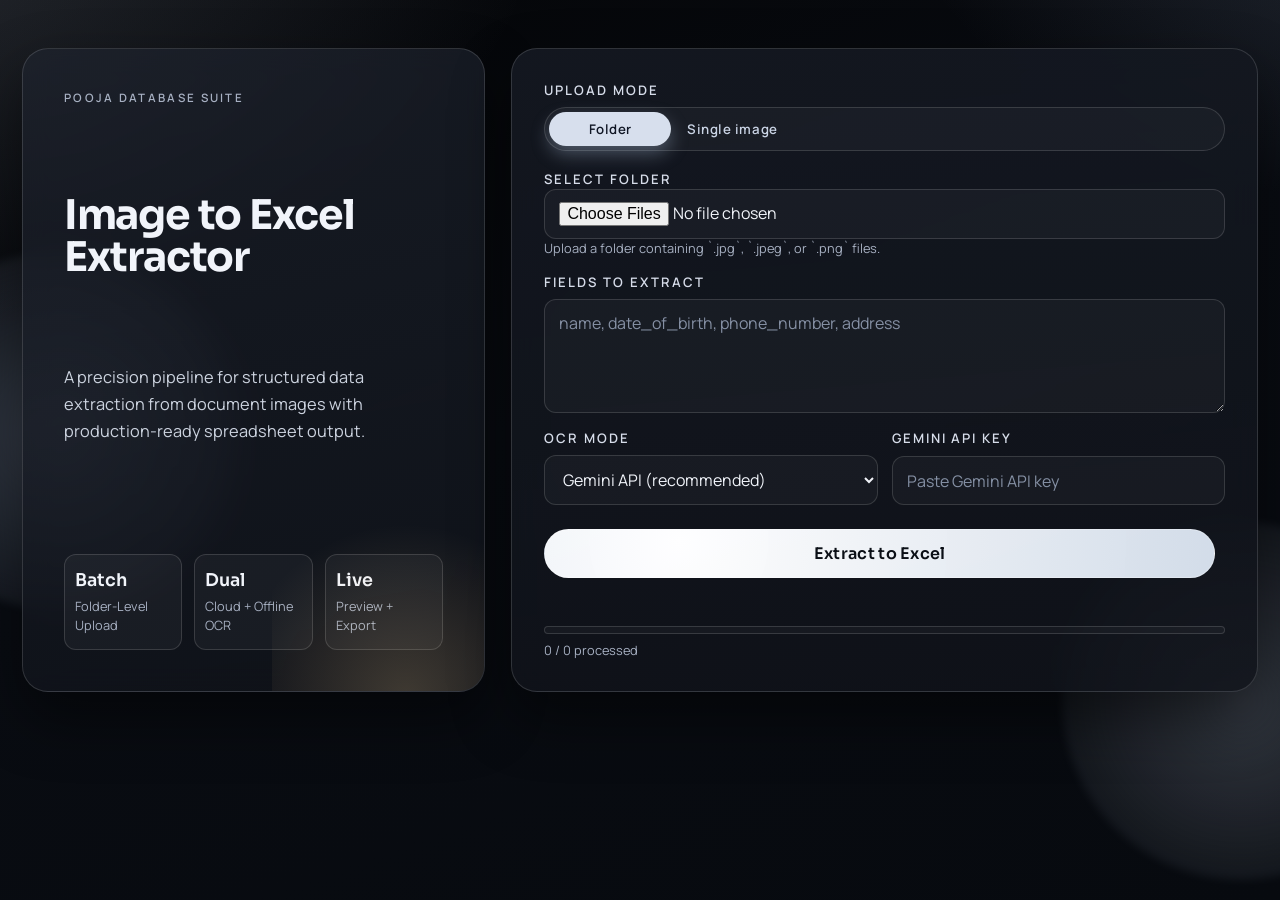
==== templates/index.html @ d7f32247 "VIbe coded visual inforamtion extraction" ====
﻿<!doctype html>
<html lang="en">
<head>
  <meta charset="UTF-8" />
  <meta name="viewport" content="width=device-width, initial-scale=1.0" />
  <title>Pooja Database | Precision Extraction</title>
  <link rel="preconnect" href="https://fonts.googleapis.com" />
  <link rel="preconnect" href="https://fonts.gstatic.com" crossorigin />
  <link href="https://fonts.googleapis.com/css2?family=Manrope:wght@400;500;600;700&family=Sora:wght@500;600;700&display=swap" rel="stylesheet" />
  <link rel="stylesheet" href="/static/styles.css" />
</head>
<body>
  <div class="ambient-glow ambient-glow-left" aria-hidden="true"></div>
  <div class="ambient-glow ambient-glow-right" aria-hidden="true"></div>

  <main class="page-shell">
    <section class="hero-block">
      <p class="eyebrow">Pooja Database Suite</p>
      <h1>Image to Excel Extractor</h1>
      <p class="hero-copy">A precision pipeline for structured data extraction from document images with production-ready spreadsheet output.</p>
      <div class="hero-metrics">
        <article>
          <span class="metric-value">Batch</span>
          <span class="metric-label">Folder-Level Upload</span>
        </article>
        <article>
          <span class="metric-value">Dual</span>
          <span class="metric-label">Cloud + Offline OCR</span>
        </article>
        <article>
          <span class="metric-value">Live</span>
          <span class="metric-label">Preview + Export</span>
        </article>
      </div>
    </section>

    <section class="control-panel">
      <form id="extract-form">
        <div class="field-group">
          <span class="label">Upload mode</span>
          <div class="upload-mode" role="radiogroup" aria-label="Upload mode">
            <label class="mode-option">
              <input type="radio" name="upload_mode" value="folder" checked />
              <span>Folder</span>
            </label>
            <label class="mode-option">
              <input type="radio" name="upload_mode" value="single" />
              <span>Single image</span>
            </label>
          </div>
        </div>

        <div class="field-group">
          <div id="folder-upload-group">
            <label class="label" for="folder">Select folder</label>
            <input id="folder" name="files" type="file" webkitdirectory directory multiple required />
            <p class="hint">Upload a folder containing `.jpg`, `.jpeg`, or `.png` files.</p>
          </div>
          <div id="single-upload-group" class="hidden">
            <label class="label" for="single_image">Select image</label>
            <input id="single_image" type="file" accept=".jpg,.jpeg,.png,image/jpeg,image/png" />
            <p class="hint">Upload one `.jpg`, `.jpeg`, or `.png` image.</p>
          </div>
        </div>

        <div class="field-group">
          <label class="label" for="fields_to_extract">Fields to extract</label>
          <textarea
            id="fields_to_extract"
            name="fields_to_extract"
            rows="4"
            placeholder="name, date_of_birth, phone_number, address"
            required
          ></textarea>
        </div>

        <div class="grid-2">
          <div class="field-group">
            <label class="label" for="ocr_mode">OCR mode</label>
            <select id="ocr_mode" name="ocr_mode">
              <option value="gemini" selected>Gemini API (recommended)</option>
              <option value="local">Local OCR (offline)</option>
            </select>
          </div>

          <div id="gemini-fields" class="field-group">
            <label class="label" for="gemini_api_key">Gemini API key</label>
            <input id="gemini_api_key" name="gemini_api_key" type="password" placeholder="Paste Gemini API key" />
          </div>
        </div>

        <div class="action-row">
          <button id="submit-btn" type="submit">Extract to Excel</button>
          <button id="stop-btn" type="button" class="secondary-btn hidden">Stop</button>
        </div>
      </form>

      <div id="status" class="status" aria-live="polite"></div>
      <div class="progress-wrap" aria-hidden="true">
        <div class="progress-track">
          <div id="progress-fill" class="progress-fill"></div>
        </div>
        <p id="progress-count" class="progress-count">0 / 0 processed</p>
      </div>

    </section>

    <section id="result" class="result workspace hidden" aria-live="polite">
      <div class="result-head">
        <p id="live-summary">Live session</p>
        <a id="download-link" href="#">Download Excel</a>
      </div>

      <div class="workspace-tabs" role="tablist" aria-label="Result views">
        <button id="tab-processing" class="workspace-tab active" type="button" role="tab" aria-selected="true" data-view="processing">
          Processing
        </button>
        <button id="tab-review" class="workspace-tab" type="button" role="tab" aria-selected="false" data-view="review">
          Review Workspace
        </button>
      </div>

      <div id="view-processing" class="workspace-view">
        <div class="processing-grid">
          <article class="processing-card">
            <h3>Pipeline</h3>
            <p id="processing-overview">Upload configured. Start extraction to begin live indexing.</p>
          </article>
          <article class="processing-card">
            <h3>Current File</h3>
            <p id="processing-current-file">Waiting for first processed image.</p>
          </article>
          <article class="processing-card">
            <h3>Navigator</h3>
            <p>Open Review Workspace for full-width table analysis and visual source validation.</p>
          </article>
        </div>
        <div class="processing-actions">
          <button id="open-review-btn" type="button" class="secondary-btn">Open Review Workspace</button>
        </div>
      </div>

      <div id="view-review" class="workspace-view hidden">
        <div class="ops-toolbar">
          <input id="table-search" type="search" placeholder="Search extracted values or file names" />
          <select id="status-filter">
            <option value="all">All statuses</option>
            <option value="ok">Successful</option>
            <option value="error">Errors only</option>
          </select>
          <label class="follow-latest-toggle" for="follow-latest">
            <input id="follow-latest" type="checkbox" checked />
            <span>Follow latest</span>
          </label>
          <p id="live-count" class="live-count">0 records visible</p>
          <button id="toggle-image-pane" type="button" class="secondary-btn viewer-toggle">Collapse Image</button>
        </div>

        <div id="review-layout" class="review-layout">
          <div class="data-pane">
            <h3>Structured Data (Live)</h3>
            <div class="table-wrap">
              <table id="preview-table"></table>
            </div>
          </div>
          <aside id="review-image-pane" class="image-pane">
            <div class="image-pane-head">
              <h3>Source Image (Live)</h3>
              <p id="current-file" class="current-file">No image selected</p>
            </div>
            <div class="image-frame">
              <img id="source-preview" alt="Currently selected source file preview" />
            </div>
            <div id="thumb-rail" class="thumb-rail" aria-label="Processed files"></div>
          </aside>
        </div>
      </div>
    </section>
  </main>

  <script src="/static/app.js"></script>
</body>
</html>
---- static/styles.css ----
﻿:root {
  --bg-main: #07090d;
  --bg-surface: rgba(16, 19, 26, 0.84);
  --bg-surface-strong: rgba(20, 24, 33, 0.95);
  --ink-primary: #f1f4fa;
  --ink-secondary: #a7b0c2;
  --line-soft: rgba(255, 255, 255, 0.14);
  --line-strong: rgba(255, 255, 255, 0.24);
  --accent-glow: rgba(180, 202, 235, 0.35);
  --ok: #8cd9ac;
  --warn: #ffc07c;
  --danger: #ff8d8d;
  --radius-xl: 26px;
  --radius-lg: 16px;
  --radius-sm: 12px;
  --shadow-depth: 0 26px 60px rgba(0, 0, 0, 0.48);
  --line-gold: rgba(235, 205, 140, 0.44);
  --accent-gold: #f2cf90;
}

* {
  box-sizing: border-box;
}

html,
body {
  margin: 0;
  min-height: 100%;
}

body {
  font-family: "Manrope", "Segoe UI", sans-serif;
  color: var(--ink-primary);
  background:
    radial-gradient(1200px 700px at -14% -10%, rgba(169, 183, 208, 0.23), transparent 60%),
    radial-gradient(1000px 660px at 115% -20%, rgba(136, 153, 183, 0.28), transparent 60%),
    linear-gradient(160deg, #040507 0%, #090c12 45%, #070a0f 100%);
  position: relative;
  overflow-x: hidden;
}

.ambient-glow {
  position: fixed;
  width: clamp(220px, 28vw, 360px);
  height: clamp(220px, 28vw, 360px);
  border-radius: 50%;
  pointer-events: none;
  filter: blur(5px);
  z-index: 0;
  animation: floatPulse 8.5s ease-in-out infinite;
}

.ambient-glow-left {
  left: -120px;
  top: 28%;
  background: radial-gradient(circle, rgba(180, 200, 232, 0.27), rgba(180, 200, 232, 0));
}

.ambient-glow-right {
  right: -140px;
  top: 58%;
  background: radial-gradient(circle, rgba(220, 232, 255, 0.2), rgba(220, 232, 255, 0));
  animation-delay: 1.2s;
}

.page-shell {
  position: relative;
  z-index: 1;
  width: min(1340px, 100% - 44px);
  margin: 48px auto;
  display: grid;
  grid-template-columns: minmax(280px, 0.9fr) minmax(0, 1.45fr);
  gap: 26px;
}

.hero-block,
.control-panel {
  border: 1px solid var(--line-soft);
  border-radius: var(--radius-xl);
  background: linear-gradient(170deg, rgba(30, 35, 46, 0.7), rgba(16, 19, 26, 0.84));
  box-shadow: var(--shadow-depth);
  backdrop-filter: blur(14px);
}

.hero-block {
  padding: clamp(28px, 3.2vw, 42px);
  display: flex;
  flex-direction: column;
  justify-content: space-between;
  position: relative;
  overflow: hidden;
}

.hero-block::after {
  content: "";
  position: absolute;
  inset: auto -12% -32% auto;
  width: 58%;
  height: 62%;
  background: radial-gradient(circle, rgba(242, 207, 144, 0.21), transparent 72%);
  pointer-events: none;
}

.eyebrow {
  margin: 0;
  text-transform: uppercase;
  letter-spacing: 0.2em;
  font-size: 0.72rem;
  color: var(--ink-secondary);
  font-weight: 600;
}

h1 {
  margin: 14px 0 10px;
  font-family: "Sora", "Segoe UI", sans-serif;
  font-size: clamp(1.9rem, 3.2vw, 3.25rem);
  line-height: 1.04;
  letter-spacing: -0.03em;
}

.hero-copy {
  margin: 0;
  max-width: 35ch;
  color: #ccd3df;
  font-size: 1.02rem;
  line-height: 1.65;
}

.hero-metrics {
  margin-top: 34px;
  display: grid;
  grid-template-columns: repeat(3, minmax(0, 1fr));
  gap: 12px;
}

.hero-metrics article {
  border: 1px solid var(--line-soft);
  border-radius: var(--radius-sm);
  background: rgba(255, 255, 255, 0.04);
  padding: 14px 10px;
  display: grid;
  gap: 6px;
  min-height: 90px;
}

.metric-value {
  font-family: "Sora", "Segoe UI", sans-serif;
  font-size: 1.1rem;
  font-weight: 600;
}

.metric-label {
  color: var(--ink-secondary);
  font-size: 0.8rem;
  line-height: 1.5;
}

.control-panel {
  padding: clamp(22px, 2.6vw, 32px);
  background: linear-gradient(175deg, var(--bg-surface-strong), var(--bg-surface));
}

#extract-form {
  display: grid;
  gap: 16px;
}

.field-group {
  display: grid;
  gap: 8px;
}

.label {
  font-size: 0.82rem;
  text-transform: uppercase;
  letter-spacing: 0.15em;
  font-weight: 600;
  color: #d7ddea;
}

.hint {
  margin: 0;
  color: var(--ink-secondary);
  font-size: 0.8rem;
}

.grid-2 {
  display: grid;
  grid-template-columns: repeat(2, minmax(0, 1fr));
  gap: 14px;
}

.upload-mode {
  display: inline-flex;
  padding: 4px;
  border-radius: 999px;
  border: 1px solid var(--line-soft);
  background: rgba(255, 255, 255, 0.03);
}

.mode-option {
  position: relative;
  display: inline-flex;
  align-items: center;
}

.mode-option input {
  position: absolute;
  opacity: 0;
  pointer-events: none;
}

.mode-option span {
  display: inline-flex;
  align-items: center;
  justify-content: center;
  min-width: 122px;
  padding: 8px 14px;
  border-radius: 999px;
  color: #c9d3e4;
  font-size: 0.83rem;
  font-weight: 600;
  letter-spacing: 0.04em;
  transition: background-color 180ms ease, color 180ms ease, box-shadow 180ms ease;
}

.mode-option input:checked + span {
  background: rgba(230, 238, 252, 0.93);
  color: #111725;
  box-shadow: 0 8px 18px rgba(180, 199, 230, 0.34);
}

input,
textarea,
select,
button {
  width: 100%;
  font: inherit;
}

input,
textarea,
select {
  border: 1px solid var(--line-soft);
  border-radius: var(--radius-sm);
  background: rgba(255, 255, 255, 0.03);
  color: var(--ink-primary);
  padding: 12px 14px;
  transition: border-color 180ms ease, box-shadow 180ms ease, background-color 180ms ease;
}

input::placeholder,
textarea::placeholder {
  color: #8590a4;
}

textarea {
  resize: vertical;
  min-height: 110px;
}

input:focus,
textarea:focus,
select:focus {
  outline: none;
  border-color: var(--line-strong);
  box-shadow: 0 0 0 4px var(--accent-glow);
  background: rgba(255, 255, 255, 0.06);
}

button {
  border: 1px solid rgba(255, 255, 255, 0.28);
  border-radius: 999px;
  padding: 13px 18px;
  font-family: "Sora", "Segoe UI", sans-serif;
  letter-spacing: 0.02em;
  font-weight: 600;
  color: #0b0f16;
  background:
    radial-gradient(circle at 20% 25%, rgba(255, 255, 255, 0.95), rgba(211, 220, 233, 0.96)),
    linear-gradient(160deg, #f6f8fc, #cfd8e6);
  cursor: pointer;
  transition: transform 180ms ease, box-shadow 180ms ease, filter 180ms ease;
}

button:hover {
  transform: translateY(-1px);
  box-shadow: 0 12px 28px rgba(190, 208, 235, 0.38);
  filter: brightness(1.02);
}

button:active {
  transform: translateY(0);
}

.action-row {
  display: grid;
  grid-template-columns: 1fr auto;
  gap: 10px;
  margin-top: 8px;
}

.secondary-btn {
  width: auto;
  min-width: 118px;
  color: #f0f3fa;
  border: 1px solid var(--line-gold);
  background: linear-gradient(160deg, rgba(255, 241, 215, 0.12), rgba(222, 188, 123, 0.08));
}

.secondary-btn:hover {
  box-shadow: 0 12px 28px rgba(234, 196, 124, 0.2);
}

.status {
  margin-top: 16px;
  min-height: 24px;
  border-radius: 10px;
  font-size: 0.94rem;
  font-weight: 600;
  color: var(--ink-secondary);
}

.status.info {
  color: var(--warn);
}

.status.success {
  color: var(--ok);
}

.status.error {
  color: var(--danger);
}

.progress-wrap {
  margin-top: 8px;
}

.progress-track {
  width: 100%;
  height: 8px;
  border-radius: 999px;
  border: 1px solid var(--line-soft);
  background: rgba(255, 255, 255, 0.03);
  overflow: hidden;
}

.progress-fill {
  width: 0%;
  height: 100%;
  background: linear-gradient(90deg, #e7eefc, #bfcde2);
  box-shadow: 0 0 14px rgba(208, 220, 246, 0.45);
  transition: width 220ms ease;
}

.progress-count {
  margin: 7px 0 0;
  color: var(--ink-secondary);
  font-size: 0.8rem;
}

.result {
  grid-column: 1 / -1;
  margin-top: 2px;
  padding: 16px;
  border: 1px solid var(--line-soft);
  border-radius: var(--radius-lg);
  background: linear-gradient(165deg, rgba(20, 24, 32, 0.92), rgba(15, 19, 26, 0.88));
}

.workspace {
  display: grid;
  gap: 14px;
}

.result-head {
  display: flex;
  align-items: center;
  justify-content: space-between;
  gap: 12px;
  margin-bottom: 10px;
}

.result-head p {
  margin: 0;
  font-family: "Sora", "Segoe UI", sans-serif;
  font-size: 0.95rem;
  letter-spacing: 0.03em;
  text-transform: uppercase;
  color: var(--ink-secondary);
}

.workspace-tabs {
  display: inline-flex;
  width: fit-content;
  padding: 4px;
  border-radius: 999px;
  border: 1px solid var(--line-soft);
  background: rgba(255, 255, 255, 0.03);
}

.workspace-tab {
  width: auto;
  border: 0;
  padding: 9px 16px;
  border-radius: 999px;
  color: #cfd7e7;
  background: transparent;
  box-shadow: none;
}

.workspace-tab:hover {
  transform: none;
  filter: none;
  box-shadow: none;
  background: rgba(255, 255, 255, 0.08);
}

.workspace-tab.active {
  color: #121927;
  background: linear-gradient(150deg, #f4f7fd, #d1dae8);
  box-shadow: 0 6px 16px rgba(180, 199, 230, 0.3);
}

.workspace-view {
  display: grid;
  gap: 12px;
}

.processing-grid {
  display: grid;
  grid-template-columns: repeat(3, minmax(0, 1fr));
  gap: 12px;
}

.processing-card {
  border: 1px solid var(--line-soft);
  border-radius: var(--radius-sm);
  background: rgba(255, 255, 255, 0.02);
  padding: 14px;
}

.processing-card h3 {
  margin: 0 0 8px;
  font-family: "Sora", "Segoe UI", sans-serif;
  font-size: 0.82rem;
  text-transform: uppercase;
  letter-spacing: 0.1em;
  color: var(--ink-secondary);
}

.processing-card p {
  margin: 0;
  color: #d6ddeb;
  font-size: 0.92rem;
  line-height: 1.5;
}

.processing-actions {
  display: flex;
  justify-content: flex-start;
}

.ops-toolbar {
  display: grid;
  grid-template-columns: minmax(260px, 1fr) 170px auto auto auto;
  align-items: center;
  gap: 10px;
  margin-bottom: 2px;
}

.ops-toolbar input,
.ops-toolbar select {
  height: 42px;
}

.follow-latest-toggle {
  display: inline-flex;
  align-items: center;
  gap: 8px;
  height: 42px;
  padding: 0 12px;
  border: 1px solid var(--line-soft);
  border-radius: 999px;
  color: #d4dbea;
  font-size: 0.82rem;
  white-space: nowrap;
}

.follow-latest-toggle input {
  width: 16px;
  height: 16px;
  margin: 0;
}

.live-count {
  margin: 0;
  border: 1px solid var(--line-soft);
  border-radius: 999px;
  height: 42px;
  display: inline-flex;
  align-items: center;
  padding: 0 14px;
  color: #d4dbea;
  font-size: 0.82rem;
  white-space: nowrap;
}

.viewer-toggle {
  width: auto;
  min-width: 148px;
  height: 42px;
  padding: 0 14px;
  white-space: nowrap;
}

.review-layout {
  display: grid;
  grid-template-columns: 1fr;
  gap: 12px;
}

.data-pane h3,
.image-pane h3 {
  margin: 0 0 8px;
  font-family: "Sora", "Segoe UI", sans-serif;
  font-size: 0.84rem;
  text-transform: uppercase;
  letter-spacing: 0.12em;
  color: var(--ink-secondary);
}

a {
  color: #f2f6ff;
  text-decoration: none;
  border-bottom: 1px solid rgba(255, 255, 255, 0.45);
  transition: border-color 180ms ease, color 180ms ease;
}

a:hover {
  color: #ffffff;
  border-color: #ffffff;
}

.table-wrap {
  overflow: auto;
  border: 1px solid var(--line-soft);
  border-radius: var(--radius-sm);
  max-height: min(54vh, 640px);
  background: rgba(11, 14, 19, 0.48);
}

table {
  width: 100%;
  border-collapse: collapse;
  min-width: 980px;
}

th,
td {
  padding: 12px;
  text-align: left;
  vertical-align: top;
  border-bottom: 1px solid rgba(255, 255, 255, 0.1);
}

th {
  position: sticky;
  top: 0;
  background: rgba(22, 27, 37, 0.96);
  color: #dce4f2;
  font-size: 0.78rem;
  text-transform: uppercase;
  letter-spacing: 0.08em;
}

td {
  color: #d0d7e4;
  font-size: 0.9rem;
  line-height: 1.45;
}

#preview-table tbody tr {
  cursor: pointer;
  transition: background-color 180ms ease;
}

#preview-table tbody tr:hover {
  background: rgba(255, 255, 255, 0.04);
}

#preview-table tbody tr.active {
  background: rgba(186, 202, 227, 0.17);
}

#preview-table tbody tr.row-error {
  outline: 1px solid rgba(255, 141, 141, 0.4);
  outline-offset: -1px;
}

.image-pane {
  border: 1px solid var(--line-soft);
  border-radius: var(--radius-sm);
  padding: 12px;
  background: rgba(255, 255, 255, 0.02);
  display: grid;
  gap: 10px;
}

.image-pane-head {
  display: flex;
  justify-content: space-between;
  align-items: flex-start;
  gap: 12px;
}

.image-pane-head h3 {
  margin: 0;
}

.current-file {
  margin: 0;
  font-size: 0.8rem;
  color: #cbd3e2;
  word-break: break-word;
  max-width: 70ch;
  text-align: right;
}

.image-frame {
  border: 1px solid var(--line-soft);
  border-radius: var(--radius-sm);
  background: rgba(8, 10, 14, 0.66);
  min-height: 250px;
  max-height: min(34vh, 400px);
  display: grid;
  place-items: center;
  overflow: hidden;
}

.image-frame img {
  max-width: 100%;
  max-height: min(34vh, 400px);
  object-fit: contain;
  display: none;
}

.image-frame img.visible {
  display: block;
}

.thumb-rail {
  display: flex;
  gap: 8px;
  overflow: auto;
  padding-bottom: 2px;
}

.thumb-item {
  width: 56px;
  height: 56px;
  border: 1px solid var(--line-soft);
  border-radius: 10px;
  padding: 0;
  background: rgba(255, 255, 255, 0.03);
  cursor: pointer;
  overflow: hidden;
  flex: 0 0 auto;
}

.thumb-item img {
  width: 100%;
  height: 100%;
  object-fit: cover;
  display: block;
}

.thumb-item.active {
  border-color: var(--accent-gold);
  box-shadow: 0 0 0 2px rgba(242, 207, 144, 0.25);
}

#review-layout.image-collapsed .image-pane {
  display: none;
}

#review-layout.image-collapsed .table-wrap {
  max-height: min(74vh, 900px);
}

.hidden {
  display: none;
}

@keyframes floatPulse {
  0%,
  100% {
    transform: translateY(0px) scale(1);
    opacity: 0.62;
  }
  50% {
    transform: translateY(-8px) scale(1.04);
    opacity: 0.95;
  }
}

@media (max-width: 1024px) {
  .page-shell {
    grid-template-columns: 1fr;
    width: min(1080px, 100% - 30px);
    margin: 26px auto 32px;
  }

  .hero-copy {
    max-width: 56ch;
  }

  .processing-grid {
    grid-template-columns: 1fr;
  }

  .ops-toolbar {
    grid-template-columns: 1fr 170px auto auto;
  }

  .viewer-toggle {
    grid-column: 1 / -1;
    justify-self: flex-start;
  }

  table {
    min-width: 840px;
  }
}

@media (max-width: 700px) {
  .hero-metrics {
    grid-template-columns: 1fr;
  }

  .grid-2 {
    grid-template-columns: 1fr;
  }

  .action-row {
    grid-template-columns: 1fr;
  }

  .result-head {
    flex-direction: column;
    align-items: flex-start;
  }

  .ops-toolbar {
    grid-template-columns: 1fr;
  }

  .follow-latest-toggle,
  .live-count,
  .viewer-toggle {
    width: fit-content;
  }

  .live-count {
    height: auto;
    padding: 10px 14px;
  }

  .image-pane-head {
    flex-direction: column;
    align-items: flex-start;
  }

  .current-file {
    text-align: left;
  }

  table {
    min-width: 620px;
  }

  th,
  td {
    padding: 10px;
  }
}
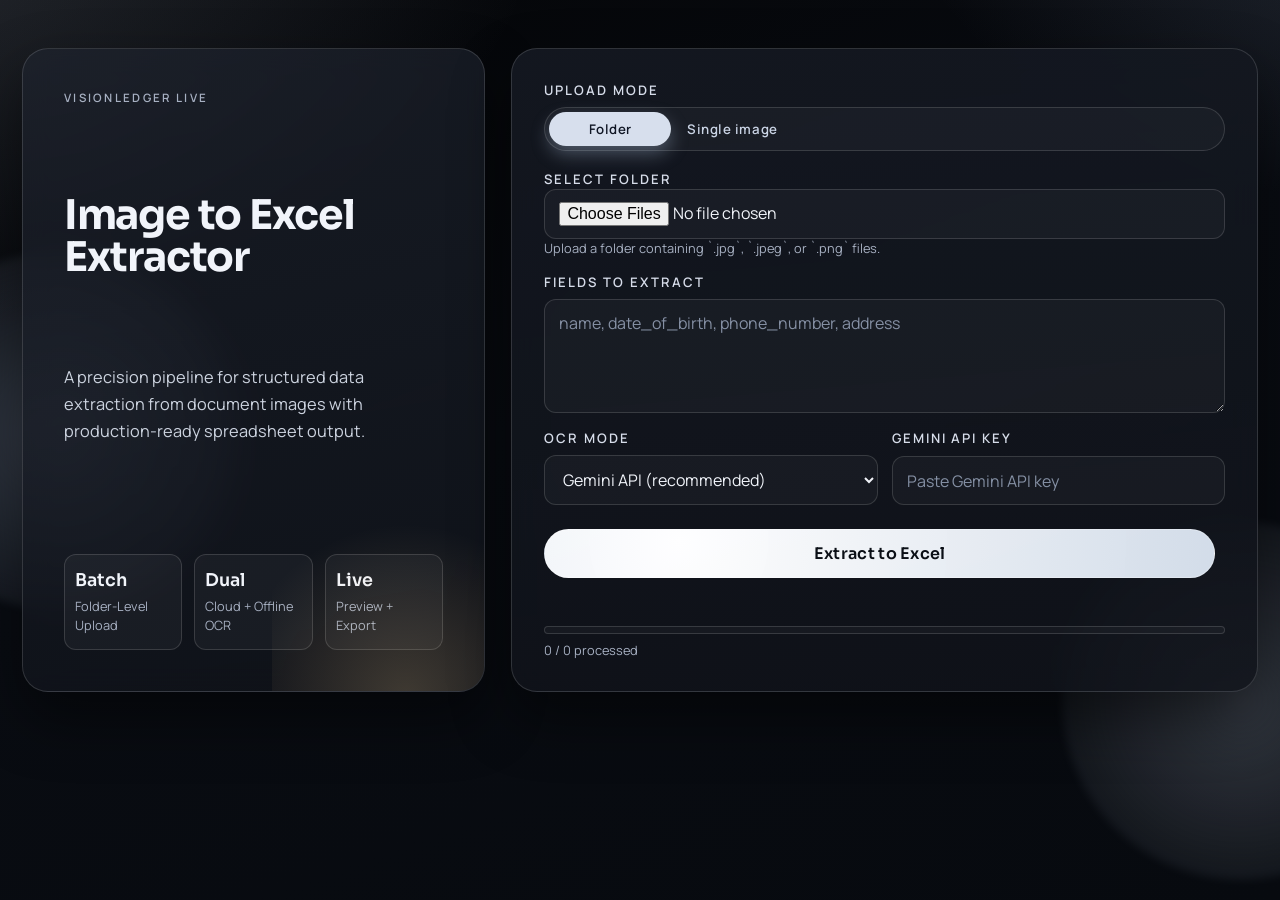
==== commit f56a5280: "feat: finalize VisionLedger Live workspace and preview flow" ====
--- a/templates/index.html
+++ b/templates/index.html
@@ -3,7 +3,7 @@
 <head>
   <meta charset="UTF-8" />
   <meta name="viewport" content="width=device-width, initial-scale=1.0" />
-  <title>Pooja Database | Precision Extraction</title>
+  <title>VisionLedger Live | Precision Extraction</title>
   <link rel="preconnect" href="https://fonts.googleapis.com" />
   <link rel="preconnect" href="https://fonts.gstatic.com" crossorigin />
   <link href="https://fonts.googleapis.com/css2?family=Manrope:wght@400;500;600;700&family=Sora:wght@500;600;700&display=swap" rel="stylesheet" />
@@ -15,7 +15,7 @@
 
   <main class="page-shell">
     <section class="hero-block">
-      <p class="eyebrow">Pooja Database Suite</p>
+      <p class="eyebrow">VisionLedger Live</p>
       <h1>Image to Excel Extractor</h1>
       <p class="hero-copy">A precision pipeline for structured data extraction from document images with production-ready spreadsheet output.</p>
       <div class="hero-metrics">
